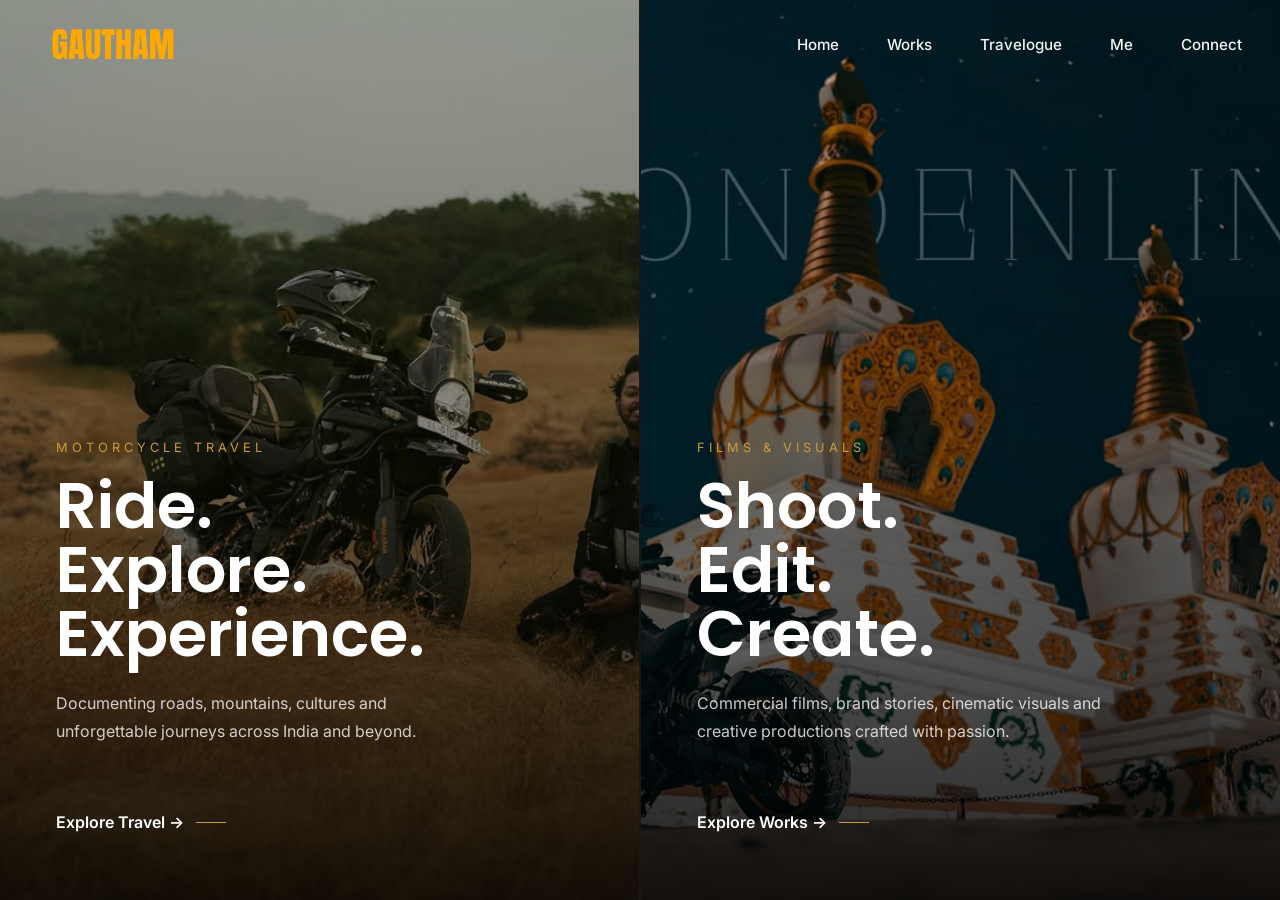
==== index.html @ db8699f9 "Initial website upload" ====
<!DOCTYPE html>
<html lang="en">

<head>

    <meta charset="UTF-8">

    <meta
        name="viewport"
        content="width=device-width, initial-scale=1.0">

    <title>
        Gautham
    </title>

    <meta
        name="description"
        content="Official portfolio of Gautham - Motorcycle Traveller, Filmmaker & Visual Storyteller.">

    <meta
        name="theme-color"
        content="#090909">

    <link
        rel="preconnect"
        href="https://fonts.googleapis.com">

    <link
        rel="preconnect"
        href="https://fonts.gstatic.com"
        crossorigin>

    <link
        href="https://fonts.googleapis.com/css2?family=Inter:wght@400;500;600;700&family=Poppins:wght@500;600;700&display=swap"
        rel="stylesheet">

    <link
        rel="stylesheet"
        href="css/style.css">

    <link
        rel="stylesheet"
        href="css/responsive.css">

    <link
        rel="stylesheet"
        href="css/animation.css">

</head>

<body>

<header id="header">

    <div class="container">

        <nav class="navbar">

            <a
                href="index.html"
                class="navbar__logo">

                <img
                    src="assets/images/logo.png"
                    alt="Gautham Logo">

            </a>

            <ul class="navbar__menu">

                <li>
                    <a
                        href="index.html"
                        class="navbar__link active">
                        Home
                    </a>
                </li>

                <li>
                    <a
                        href="pages/works.html"
                        class="navbar__link">
                        Works
                    </a>
                </li>

                <li>
                    <a
                        href="pages/travelogue.html"
                        class="navbar__link">
                        Travelogue
                    </a>
                </li>

                <li>
                    <a
                        href="pages/me.html"
                        class="navbar__link">
                        Me
                    </a>
                </li>

                <li>
                    <a
                        href="pages/connect.html"
                        class="navbar__link">
                        Connect
                    </a>
                </li>

            </ul>

            <button
                class="navbar__toggle"
                aria-label="Toggle Navigation"
                aria-expanded="false">

                <span></span>
                <span></span>
                <span></span>

            </button>

        </nav>

    </div>

</header>



<div class="mobile-menu">

    <div class="mobile-menu__content">

        <ul>

            <li><a href="index.html">Home</a></li>

            <li><a href="pages/works.html">Works</a></li>

            <li><a href="pages/travelogue.html">Travelogue</a></li>

            <li><a href="pages/me.html">Me</a></li>

            <li><a href="pages/connect.html">Connect</a></li>

        </ul>

    </div>

</div>



<main class="hero">

    <!-- ==========================
         LEFT PANEL
    =========================== -->

    <section class="hero__panel hero__travel">

        <img
            src="assets/images/travel.jpg"
            alt="Travel"
            class="hero__image">

        <div class="hero__overlay"></div>

        <div class="hero__content">

            <span class="hero__subtitle">

                MOTORCYCLE TRAVEL

            </span>

            <h1>

                Ride.<br>
                Explore.<br>
                Experience.

            </h1>

            <p>

                Documenting roads, mountains,
                cultures and unforgettable journeys
                across India and beyond.

            </p>

            <a
                href="pages/travelogue.html"
                class="hero__button">

                Explore Travel →

            </a>

        </div>

    </section>

        <!-- ==========================
         RIGHT PANEL
    =========================== -->

    <section class="hero__panel hero__works">

        <img
            src="assets/images/works.jpg"
            alt="Creative Works"
            class="hero__image">

        <div class="hero__overlay"></div>

        <div class="hero__content">

            <span class="hero__subtitle">

                FILMS & VISUALS

            </span>

            <h1>

                Shoot.<br>
                Edit.<br>
                Create.

            </h1>

            <p>

                Commercial films, brand stories,
                cinematic visuals and creative
                productions crafted with passion.

            </p>

            <a
                href="pages/works.html"
                class="hero__button">

                Explore Works →

            </a>

        </div>

    </section>

</main>



<script src="js/script.js"></script>

<script src="js/animation.js"></script>

</body>

</html>
---- css/style.css ----
/* ==========================================================================
   1. RESET
   ========================================================================== */

*,
*::before,
*::after{
    margin:0;
    padding:0;
    box-sizing:border-box;
}

html{
    scroll-behavior:smooth;
}

body{
    background:#090909;
    color:#F5F5F5;
    font-family:'Inter',sans-serif;
    overflow-x:hidden;
    line-height:1.7;
    -webkit-font-smoothing:antialiased;
    text-rendering:optimizeLegibility;
}

img{
    display:block;
    width:100%;
    max-width:100%;
}

video{
    display:block;
    width:100%;
    height:100%;
    object-fit:cover;
}

a{
    color:inherit;
    text-decoration:none;
}

ul{
    list-style:none;
}

button{
    background:none;
    border:none;
    cursor:pointer;
    font:inherit;
}

input,
textarea,
select{
    font:inherit;
}

/* ==========================================================================
   2. ROOT VARIABLES
   ========================================================================== */

:root{

    --clr-bg:#090909;
    --clr-surface:#181818;
    --clr-surface-2:#202020;

    --clr-white:#ffffff;
    --clr-text:#F5F5F5;
    --clr-muted:#A4A4A4;

    --clr-accent:#C89B3C;

    --border:rgba(255,255,255,.08);

    --shadow-lg:
        0 20px 60px rgba(0,0,0,.45);

    --radius:16px;

    --container:1400px;

    --nav-height:90px;

    --transition:.35s ease;

}

/* ==========================================================================
   3. GLOBAL
   ========================================================================== */

body::selection{
    background:var(--clr-accent);
    color:#000;
}

.container{

    width:min(92%,var(--container));

    margin-inline:auto;

}

.section{

    padding:8rem 0;

}

main{

    overflow:hidden;

}

/* ==========================================================================
   4. TYPOGRAPHY
   ========================================================================== */

h1,
h2,
h3,
h4{

    font-family:'Poppins',sans-serif;

    font-weight:600;

    line-height:1.15;

}

h1{

    font-size:clamp(3.8rem,8vw,6.5rem);

}

h2{

    font-size:clamp(2.5rem,5vw,4rem);

}

h3{

    font-size:1.6rem;

}

p{

    color:var(--clr-muted);

    max-width:650px;

}

.section-heading{

    margin-bottom:5rem;

}

.section-heading__subtitle{

    display:inline-block;

    color:var(--clr-accent);

    font-size:.8rem;

    letter-spacing:4px;

    text-transform:uppercase;

    margin-bottom:1rem;

}

.section-heading__title{

    margin-bottom:1rem;

}

.section-heading__description{

    max-width:720px;

}

/* ==========================================================================
   5. BUTTONS
   ========================================================================== */

.hero__button{

    display:inline-flex;

    align-items:center;

    gap:.75rem;

    margin-top:2rem;

    font-weight:600;

    transition:var(--transition);

}

.hero__button::after{

    content:"";

    width:30px;

    height:1px;

    background:var(--clr-accent);

    transition:var(--transition);

}

.hero__button:hover{

    color:var(--clr-accent);

}

.hero__button:hover::after{

    width:55px;

}

/* ==========================================================================
   6. SHARED CARDS
   ========================================================================== */

.work-card,
.travel-card,
.brand-card{

    background:var(--clr-surface);

    border:1px solid var(--border);

    border-radius:var(--radius);

    overflow:hidden;

    transition:var(--transition);

}

.work-card:hover,
.travel-card:hover,
.brand-card:hover{

    transform:translateY(-8px);

    box-shadow:var(--shadow-lg);

}

/* ==========================================================================
   7. NAVIGATION
   ========================================================================== */

#header{

    position:fixed;

    top:0;

    left:0;

    width:100%;

    z-index:1000;

    transition:.45s ease;

}

#header.scrolled{

    background:rgba(18,18,18,.65);

    backdrop-filter:blur(18px);

    -webkit-backdrop-filter:blur(18px);

    border-bottom:1px solid rgba(255,255,255,.06);

    box-shadow:0 10px 40px rgba(0,0,0,.35);

}

.navbar{

    height:var(--nav-height);

    display:flex;

    align-items:center;

    justify-content:space-between;

}

.navbar__logo{

    display:flex;

    align-items:center;

    gap:.8rem;

    font-family:'Poppins',sans-serif;

    font-size:1.15rem;

    font-weight:600;

    letter-spacing:2px;

    transition:var(--transition);

}

.navbar__logo img{

    width: 150px;

    height:auto;

}

.navbar__logo:hover{

    opacity:.8;

}

.navbar__menu{

    display:flex;

    align-items:center;

    gap:3rem;

}

.navbar__item{

    position:relative;

}

.navbar__link{

    position:relative;

    color:var(--clr-text);

    font-size:.95rem;

    font-weight:500;

    transition:var(--transition);

}

.navbar__link::after{

    content:"";

    position:absolute;

    left:50%;

    bottom:-10px;

    transform:translateX(-50%);

    width:0;

    height:1px;

    background:var(--clr-accent);

    transition:.35s ease;

}

.navbar__link:hover{

    color:var(--clr-accent);

}

.navbar__link:hover::after{

    width:100%;

}

.navbar__link.active{

    color:var(--clr-accent);

}

.navbar__link.active::after{

    width:100%;

}

/* ==========================================================================
   8. HAMBURGER
   ========================================================================== */

.navbar__toggle{

    display:none;

    width:44px;

    height:44px;

    align-items:center;

    justify-content:center;

    flex-direction:column;

    gap:6px;

}

.navbar__toggle span{

    width:24px;

    height:2px;

    background:#ffffff;

    transition:.35s ease;

}

.navbar__toggle.active span:nth-child(1){

    transform:translateY(8px) rotate(45deg);

}

.navbar__toggle.active span:nth-child(2){

    opacity:0;

}

.navbar__toggle.active span:nth-child(3){

    transform:translateY(-8px) rotate(-45deg);

}

/* ==========================================================================
   9. MOBILE MENU
   ========================================================================== */

.mobile-menu{

    position:fixed;

    inset:0;

    background:#090909;

    display:flex;

    align-items:center;

    justify-content:center;

    opacity:0;

    visibility:hidden;

    pointer-events:none;

    transition:.45s ease;

    z-index:999;

}

.mobile-menu.active{

    opacity:1;

    visibility:visible;

    pointer-events:auto;

}

.mobile-menu__content{

    text-align:center;

}

.mobile-menu__content ul{

    display:flex;

    flex-direction:column;

    gap:2rem;

}

.mobile-menu__content a{

    font-family:'Poppins',sans-serif;

    font-size:clamp(2rem,4vw,3rem);

    font-weight:500;

    color:var(--clr-text);

    transition:var(--transition);

}

.mobile-menu__content a:hover{

    color:var(--clr-accent);

}

/* ==========================================================
   HERO
========================================================== */

.hero{

    display:grid;

    grid-template-columns:1fr 1fr;

    width:100%;

    height:100svh;

    overflow:hidden;

    transition:grid-template-columns .65s cubic-bezier(.22,.61,.36,1);

}

/* Left Hover */

.hero:hover{

    grid-template-columns:1fr 1fr;

}

.hero:has(.hero__travel:hover){

    grid-template-columns:3fr 1fr;

}

/* Right Hover */

.hero:has(.hero__works:hover){

    grid-template-columns:1fr 3fr;

}

/* ==========================================================
   PANELS
========================================================== */

.hero__panel{

    position:relative;

    overflow:hidden;

    display:flex;

    align-items:flex-end;

    cursor:pointer;

}

.hero__travel{

    border-right:1px solid rgba(255,255,255,.06);

}

.hero__works{

    border-left:1px solid rgba(255,255,255,.06);

}

/* ==========================================================
   IMAGES
========================================================== */

.hero__image{

    position:absolute;

    inset:0;

    width:100%;

    height:100%;

    object-fit:cover;

    transition:

        transform 1s ease,

        filter .5s ease;

}

.hero__panel:hover .hero__image{

    transform:scale(1.08);

}

/* ==========================================================
   OVERLAY
========================================================== */

.hero__overlay{

    position:absolute;

    inset:0;

    background:

    linear-gradient(

        to top,

        rgba(0,0,0,.82),

        rgba(0,0,0,.35),

        rgba(0,0,0,.12)

    );

    z-index:2;

}

/* ==========================================================
   CONTENT
========================================================== */

.hero__content{

    position:relative;

    z-index:5;

    padding:5rem;

    max-width:520px;

    transition:

        transform .45s ease,

        opacity .45s ease;

}

.hero__subtitle{

    display:inline-block;

    color:#C89B3C;

    letter-spacing:4px;

    font-size:.8rem;

    text-transform:uppercase;

    margin-bottom:1rem;

}

.hero__content h1{

    margin-bottom:1.5rem;

    font-size:clamp(3.5rem,5vw,6rem);

    line-height:1;

    color:#fff;

}

.hero__content p{

    margin-bottom:2rem;

    color:rgba(255,255,255,.78);

}

.hero__button{

    display:inline-flex;

    align-items:center;

    gap:.75rem;

    color:#fff;

    transition:.35s;

}

.hero__button:hover{

    color:#C89B3C;

}

/* ==========================================================
   HOVER EFFECT
========================================================== */

.hero__panel:hover .hero__content{

    transform:translateY(-10px);

}

.hero__panel:not(:hover) .hero__image{

    filter:brightness(.82);

}

.hero:hover .hero__panel:hover .hero__image{

    filter:brightness(1);

}




/* ==========================================================================
   19. SELECTION
   ========================================================================== */

::selection{

    background:var(--clr-accent);

    color:#000;

}

::-moz-selection{

    background:var(--clr-accent);

    color:#000;

}
.no-scroll {
    overflow: hidden;
}
---- css/responsive.css ----
/* ==========================================================
   LARGE LAPTOPS
========================================================== */

@media (max-width:1440px){

    .container{
        width:min(94%,1300px);
    }

    .hero__content{
        padding:0 3.5rem 4rem;
    }

}


/* ==========================================================
   LAPTOPS
========================================================== */

@media (max-width:1200px){

    :root{

        --nav-height:80px;

    }

    .works-grid{

        grid-template-columns:repeat(2,1fr);

    }

    .travel-grid{

        grid-template-columns:repeat(2,1fr);

    }

    .brands__grid{

        grid-template-columns:repeat(3,1fr);

    }

    .about-preview__grid{

        gap:4rem;

    }

    .hero__content{

        padding:0 3rem 3rem;

    }

}


/* ==========================================================
   TABLETS
========================================================== */

@media (max-width:992px){

    h1{

        font-size:clamp(3rem,8vw,4.5rem);

    }

    h2{

        font-size:clamp(2rem,6vw,3rem);

    }

    .section{

        padding:6rem 0;

    }

    /* Navigation */

    .navbar__menu{

        display:none;

    }

    .navbar__toggle{

        display:flex;

    }

    /* Hero */

    .hero{

        flex-direction:column;

        height:auto;

        min-height:100vh;

    }

    .hero::before{

        display:none;

    }

    .hero__panel{

        min-height:50vh;

    }

    .hero__panel:hover{

        flex:1;

    }

    .hero__content{

        padding:3rem;

    }

    /* About */

    .about-preview__grid{

        grid-template-columns:1fr;

        gap:3rem;

    }

    .about-preview__image{

        max-width:650px;

        margin:auto;

    }

    /* Footer */

    .footer__top{

        grid-template-columns:1fr;

        gap:3rem;

    }


}

.footer__top{

    grid-template-columns:1fr 1fr;

    gap:3rem;

}

.footer__brand{

    grid-column:1/-1;

}

/* ==========================================================
   MOBILE HERO
========================================================== */

@media (max-width: 768px){

    .hero{

        display:flex;

        flex-direction:column;

        height:auto;

        min-height:100svh;

    }

    .hero__panel{

        width:100%;

        min-height:50svh;

        border:none;

    }

    .hero__travel{

        border-bottom:1px solid rgba(255,255,255,.08);

    }

    .hero__works{

        border-top:none;

    }

    .hero__content{

        padding:2rem;

        max-width:100%;

    }

    .hero__content h1{

        font-size:clamp(2.5rem,10vw,4rem);

        line-height:0.95;

    }

    .hero__content p{

        font-size:0.95rem;

        max-width:320px;

    }

}

.footer{

    padding:4rem 0 2rem;

}

.footer__top{

    grid-template-columns:1fr;

    gap:2.5rem;

    text-align:center;

}

.footer__brand{

    max-width:100%;

}

.footer__logo{

    display:inline-block;

}

.footer__links ul{

    align-items:center;

}

.footer__bottom{

    flex-direction:column;

    text-align:center;

    gap:1rem;

}


/* ==========================================================
   SMALL MOBILE
========================================================== */

@media (max-width:576px){

    h1{

        font-size:2.6rem;

    }

    h2{

        font-size:2rem;

    }

    h3{

        font-size:1.35rem;

    }

    p{

        font-size:.95rem;

    }

    .section{

        padding:4rem 0;

    }

    /* Navigation */

    .navbar{

        height:68px;

    }

    .navbar__logo{

        font-size:1rem;

    }

    .navbar__logo img{

        width:36px;

    }

    .navbar__toggle{

        width:40px;

        height:40px;

    }

    /* Mobile Menu */

    .mobile-menu__content ul{

        gap:1.5rem;

    }

    .mobile-menu__content a{

        font-size:2rem;

    }

    /* Hero */

    .hero__panel{

        min-height:60vh;

    }

    .hero__content{

        padding:2rem;

    }

    .hero__subtitle{

        letter-spacing:2px;

        font-size:.72rem;

    }

    .hero__button{

        margin-top:1.5rem;

    }

    /* Cards */

    .work-card__content{

        padding:1.5rem;

    }

    .travel-card__content{

        left:1.5rem;

        bottom:1.5rem;

    }

    .travel-card__content h3{

        font-size:1.6rem;

    }

    /* About */

    .about-preview__content h2{

        margin:1rem 0 1.5rem;

    }

    /* Brands */

    .brands__grid{

        grid-template-columns:1fr;

    }

    /* Footer */

    .footer__top{

        gap:2.5rem;

    }

}

.footer{

    padding:4rem 0 2rem;

}

.footer__top{

    grid-template-columns:1fr;

    gap:2.5rem;

    text-align:center;

}

.footer__brand{

    max-width:100%;

}

.footer__logo{

    display:inline-block;

}

.footer__links ul{

    align-items:center;

}

.footer__bottom{

    flex-direction:column;

    text-align:center;

    gap:1rem;

}


/* ==========================================================
   EXTRA SMALL DEVICES
========================================================== */

@media (max-width:380px){

    h1{

        font-size:2.2rem;

    }

    h2{

        font-size:1.8rem;

    }

    .hero__content{

        padding:1.5rem;

    }

    .hero__button{

        font-size:.9rem;

    }

    .work-card__content{

        padding:1.25rem;

    }

}

.footer{

    padding:4rem 0 2rem;

}

.footer__top{

    grid-template-columns:1fr;

    gap:2.5rem;

    text-align:center;

}

.footer__brand{

    max-width:100%;

}

.footer__logo{

    display:inline-block;

}

.footer__links ul{

    align-items:center;

}

.footer__bottom{

    flex-direction:column;

    text-align:center;

    gap:1rem;

}

/* ==========================================================
   LANDSCAPE MOBILE
========================================================== */

@media (max-height:600px) and (orientation:landscape){

    .hero{

        min-height:auto;

    }

    .hero__panel{

        min-height:100vh;

    }

}
.footer__top{

    grid-template-columns:1fr 1fr;

    gap:3rem;

}

.footer__brand{

    grid-column:1/-1;

}
---- css/animation.css ----
/* ==========================================================================
   ANIMATION.CSS
   Reusable keyframes and animation utility classes
   ========================================================================== */


/* ==========================================================================
   KEYFRAMES
   ========================================================================== */

/* Hero Content Reveal */

@keyframes heroReveal{

    from{

        opacity:0;

        transform:translateY(40px);

    }

    to{

        opacity:1;

        transform:translateY(0);

    }

}

@keyframes scrollClients{

    from{

        transform:translateX(0);

    }

    to{

        transform:translateX(-50%);

    }

}

/* Fade Up */

@keyframes fadeUp{

    from{

        opacity:0;

        transform:translateY(60px);

    }

    to{

        opacity:1;

        transform:translateY(0);

    }

}


/* Fade Down */

@keyframes fadeDown{

    from{

        opacity:0;

        transform:translateY(-40px);

    }

    to{

        opacity:1;

        transform:translateY(0);

    }

}


/* Fade Left */

@keyframes fadeLeft{

    from{

        opacity:0;

        transform:translateX(60px);

    }

    to{

        opacity:1;

        transform:translateX(0);

    }

}


/* Fade Right */

@keyframes fadeRight{

    from{

        opacity:0;

        transform:translateX(-60px);

    }

    to{

        opacity:1;

        transform:translateX(0);

    }

}


/* Scale */

@keyframes scaleIn{

    from{

        opacity:0;

        transform:scale(.92);

    }

    to{

        opacity:1;

        transform:scale(1);

    }

}


/* Zoom Image */

@keyframes zoomIn{

    from{

        transform:scale(1);

    }

    to{

        transform:scale(1.08);

    }

}


/* Floating */

@keyframes floating{

    0%{

        transform:translateY(0);

    }

    50%{

        transform:translateY(-10px);

    }

    100%{

        transform:translateY(0);

    }

}


/* Pulse */

@keyframes pulse{

    0%{

        transform:scale(1);

    }

    50%{

        transform:scale(1.05);

    }

    100%{

        transform:scale(1);

    }

}


/* Rotate */

@keyframes slowRotate{

    from{

        transform:rotate(0deg);

    }

    to{

        transform:rotate(360deg);

    }

}


/* Scroll Indicator */

@keyframes scrollLine{

    0%{

        opacity:0;

        transform:translateY(-12px);

    }

    50%{

        opacity:1;

    }

    100%{

        opacity:0;

        transform:translateY(24px);

    }

}




/* ==========================================================================
   REVEAL UTILITIES
   ========================================================================== */

.reveal{

    opacity:0;

    transform:translateY(50px);

    transition:

        opacity .8s ease,

        transform .8s ease;

}

.reveal.show{

    opacity:1;

    transform:translateY(0);

}


.reveal-left{

    opacity:0;

    transform:translateX(-60px);

    transition:.8s ease;

}

.reveal-left.show{

    opacity:1;

    transform:none;

}


.reveal-right{

    opacity:0;

    transform:translateX(60px);

    transition:.8s ease;

}

.reveal-right.show{

    opacity:1;

    transform:none;

}


.reveal-scale{

    opacity:0;

    transform:scale(.92);

    transition:.8s ease;

}

.reveal-scale.show{

    opacity:1;

    transform:scale(1);

}




/* ==========================================================================
   STAGGER DELAYS
   ========================================================================== */

.delay-100{

    transition-delay:.1s;

}

.delay-200{

    transition-delay:.2s;

}

.delay-300{

    transition-delay:.3s;

}

.delay-400{

    transition-delay:.4s;

}

.delay-500{

    transition-delay:.5s;

}

.delay-600{

    transition-delay:.6s;

}




/* ==========================================================================
   CONTINUOUS ANIMATIONS
   ========================================================================== */

.float{

    animation:floating 5s ease-in-out infinite;

}

.pulse{

    animation:pulse 2.5s ease-in-out infinite;

}

.rotate{

    animation:slowRotate 20s linear infinite;

}

.scroll-line{

    animation:scrollLine 2s ease infinite;

}




/* ==========================================================================
   HOVER HELPERS
   ========================================================================== */

.hover-lift{

    transition:

        transform .35s ease,

        box-shadow .35s ease;

}

.hover-lift:hover{

    transform:translateY(-10px);

}


.hover-scale{

    transition:transform .5s ease;

}

.hover-scale:hover{

    transform:scale(1.04);

}


.hover-image{

    overflow:hidden;

}

.hover-image img{

    transition:transform .8s ease;

}

.hover-image:hover img{

    transform:scale(1.08);

}




/* ==========================================================================
   REDUCED MOTION ACCESSIBILITY
   ========================================================================== */

@media (prefers-reduced-motion:reduce){

    *{

        animation:none !important;

        transition:none !important;

        scroll-behavior:auto !important;

    }

}
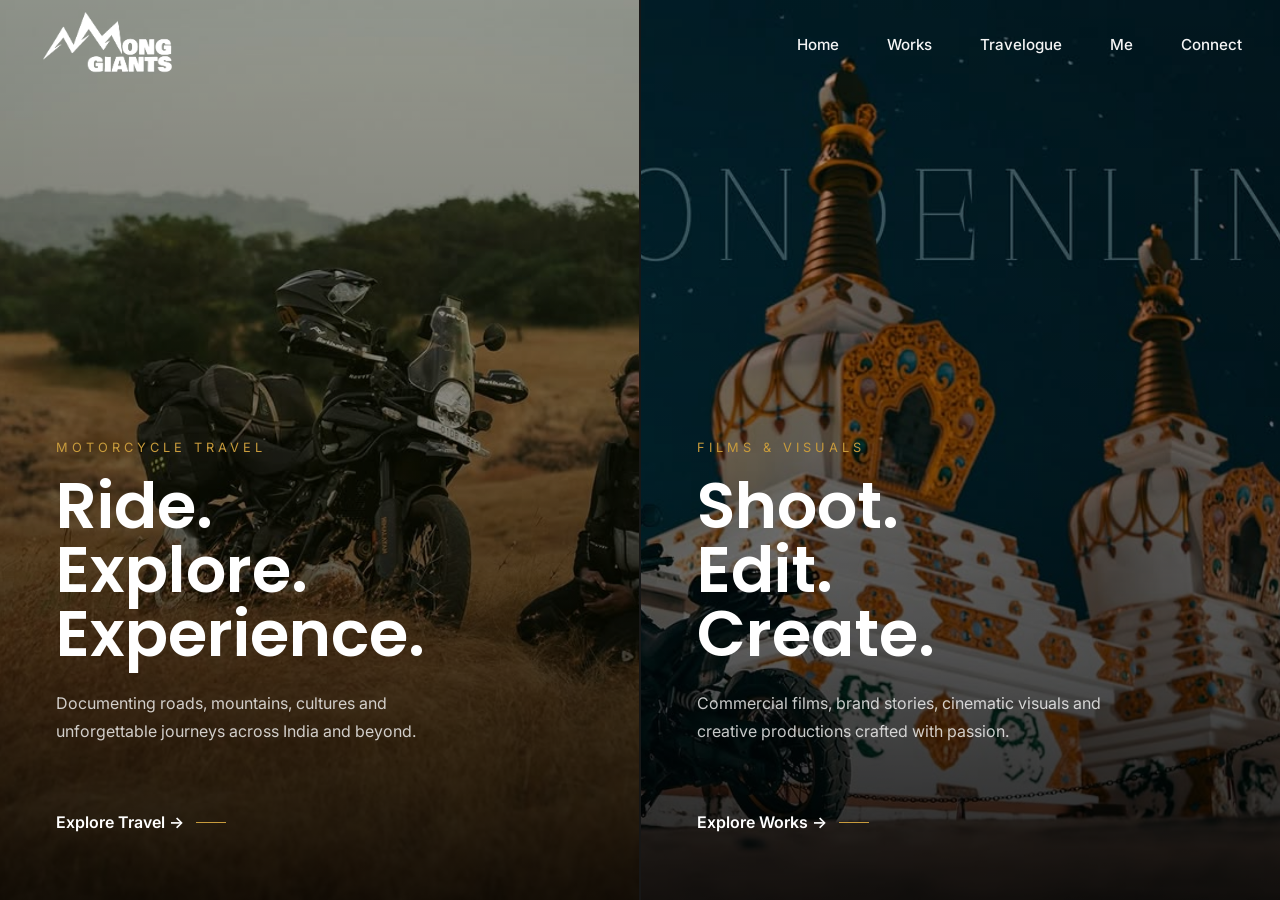
==== commit 5bfddf5e: "Updated home page layout" ====
--- a/index.html
+++ b/index.html
@@ -11,7 +11,10 @@
 
     <title>
         Gautham
+    
     </title>
+     <link rel="icon" type="image/png" sizes="32x32" href="assets/images/favicon.png">
+    
 
     <meta
         name="description"
@@ -255,7 +258,15 @@
 
 </main>
 
-
+<!-- Google tag (gtag.js) -->
+<script async src="https://www.googletagmanager.com/gtag/js?id=G-875VL0YFZX"></script>
+<script>
+  window.dataLayer = window.dataLayer || [];
+  function gtag(){dataLayer.push(arguments);}
+  gtag('js', new Date());
+
+  gtag('config', 'G-875VL0YFZX');
+</script>
 
 <script src="js/script.js"></script>
 
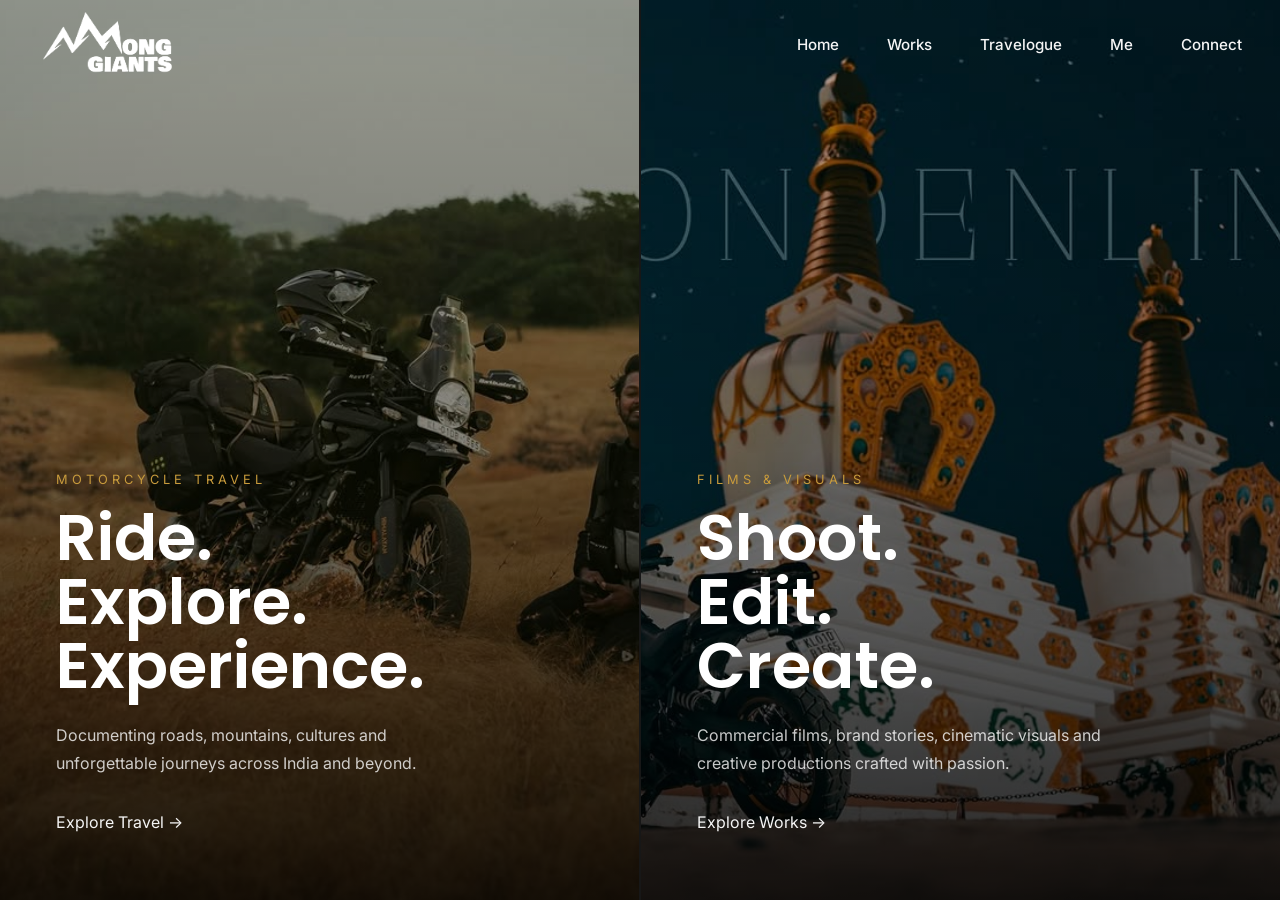
==== commit d170fb13: "with gautham 1" ====
--- a/index.html
+++ b/index.html
@@ -161,57 +161,43 @@
     <!-- ==========================
          LEFT PANEL
     =========================== -->
-
-    <section class="hero__panel hero__travel">
-
-        <img
-            src="assets/images/travel.jpg"
-            alt="Travel"
-            class="hero__image">
-
-        <div class="hero__overlay"></div>
-
-        <div class="hero__content">
-
-            <span class="hero__subtitle">
-
-                MOTORCYCLE TRAVEL
-
-            </span>
-
-            <h1>
-
-                Ride.<br>
-                Explore.<br>
-                Experience.
-
-            </h1>
-
-            <p>
-
-                Documenting roads, mountains,
-                cultures and unforgettable journeys
-                across India and beyond.
-
-            </p>
-
-            <a
-                href="pages/travelogue.html"
-                class="hero__button">
-
-                Explore Travel →
-
-            </a>
-
-        </div>
-
-    </section>
-
+<a href="pages/travelogue.html" class="hero__panel hero__travel">
+
+    <img
+        src="assets/images/travel.jpg"
+        alt="Travel"
+        class="hero__image">
+
+    <div class="hero__overlay"></div>
+
+    <div class="hero__content">
+
+        <span class="hero__subtitle" >Motorcycle Travel</span>
+
+        <h1>
+            Ride.<br>
+            Explore.<br>
+            Experience.
+        </h1>
+
+        <p>
+            Documenting roads, mountains, cultures and unforgettable journeys across India and beyond.
+        </p>
+
+        <span class="hero__cta">
+
+            Explore Travel →
+
+        </span>
+
+    </div>
+
+</a>
         <!-- ==========================
          RIGHT PANEL
     =========================== -->
 
-    <section class="hero__panel hero__works">
+    <a href="pages/works.html" class="hero__panel hero__works">
 
         <img
             src="assets/images/works.jpg"
@@ -244,19 +230,18 @@
 
             </p>
 
-            <a
-                href="pages/works.html"
-                class="hero__button">
-
-                Explore Works →
-
-            </a>
+        <span class="hero__cta">
+
+            Explore Works →
+
+        </span>
 
         </div>
 
-    </section>
+    </a>
 
 </main>
+
 
 <!-- Google tag (gtag.js) -->
 <script async src="https://www.googletagmanager.com/gtag/js?id=G-875VL0YFZX"></script>
--- a/css/style.css
+++ b/css/style.css
@@ -810,4 +810,19 @@
 }
 .no-scroll {
     overflow: hidden;
+}
+
+
+.hero__panel{
+
+    position: relative;
+
+    display: flex;
+
+    overflow: hidden;
+
+    text-decoration: none;
+
+    color: inherit;
+
 }
